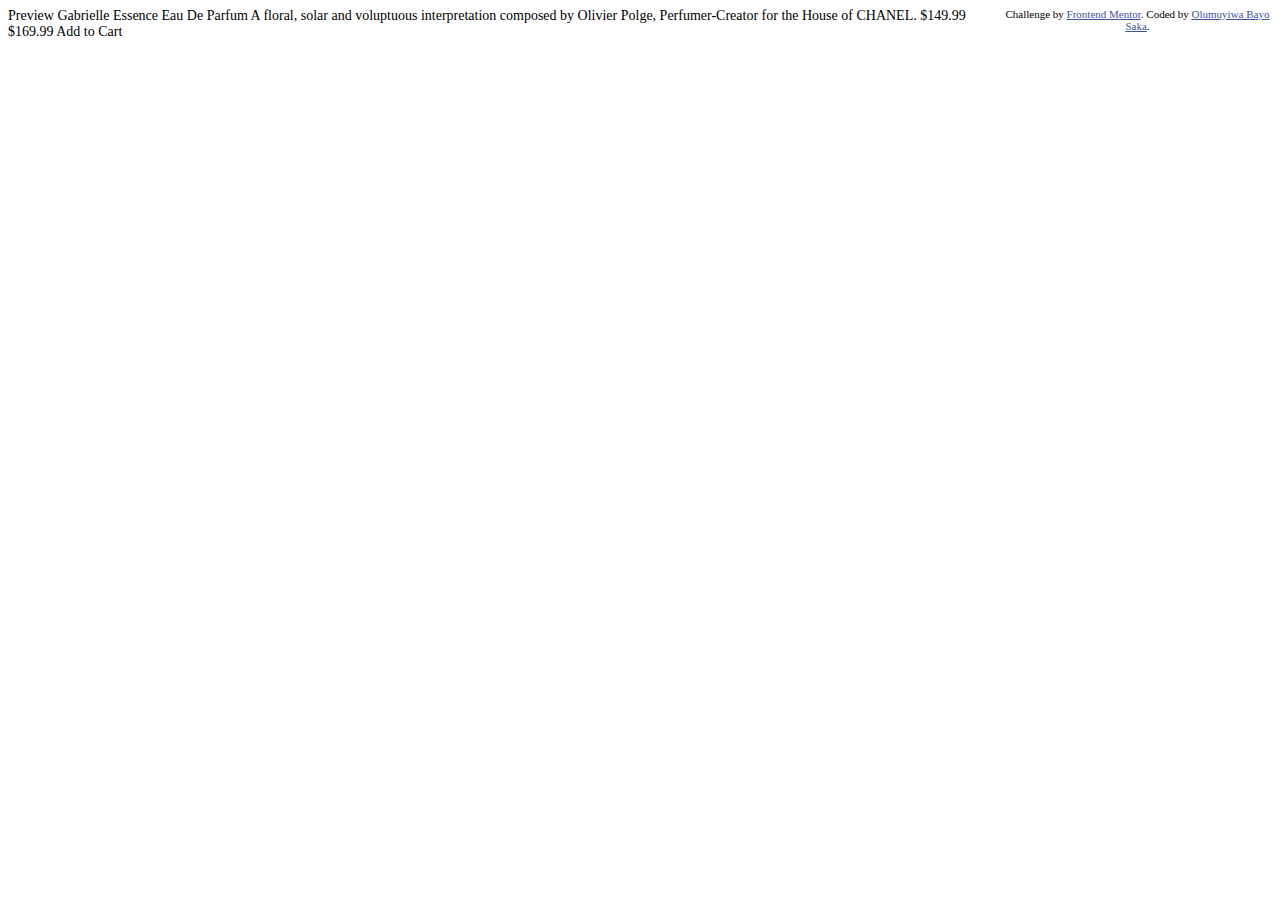
==== FrontEndMasters/product-preview-card-component-main/index.html @ 56986079 "FEM2 Product Review Card Initial commit" ====
<!DOCTYPE html>
<html lang="en">
  <head>
    <meta charset="UTF-8" />
    <meta name="viewport" content="width=device-width, initial-scale=1.0" />
    <!-- displays site properly based on user's device -->

    <link
      rel="icon"
      type="image/png"
      sizes="32x32"
      href="./images/favicon-32x32.png"
    />

    <title>Frontend Mentor | Product preview card component</title>

    <style>
      :root {
        --color-darkcyan: hsl(158, 36%, 37%);
        --color-cream: hsl(30, 38%, 92%);
        --color-verydarkblue: hsl(212, 21%, 14%);
        --color-darkgrayishblue: hsl(228, 12%, 48%);
        --color-white: hsl(0, 0%, 100%);
      }
      body {
        display: flex;
        justify-content: center;
        font-size: 14px;
      }

      .attribution {
        font-size: 11px;
        text-align: center;
      }
      .attribution a {
        color: hsl(228, 45%, 44%);
      }
    </style>
  </head>
  <body>
    Preview Gabrielle Essence Eau De Parfum A floral, solar and voluptuous
    interpretation composed by Olivier Polge, Perfumer-Creator for the House of
    CHANEL. $149.99 $169.99 Add to Cart

    <div class="attribution">
      Challenge by
      <a href="https://www.frontendmentor.io?ref=challenge" target="_blank"
        >Frontend Mentor</a
      >. Coded by <a href="#">Olumuyiwa Bayo Saka</a>.
    </div>
  </body>
</html>
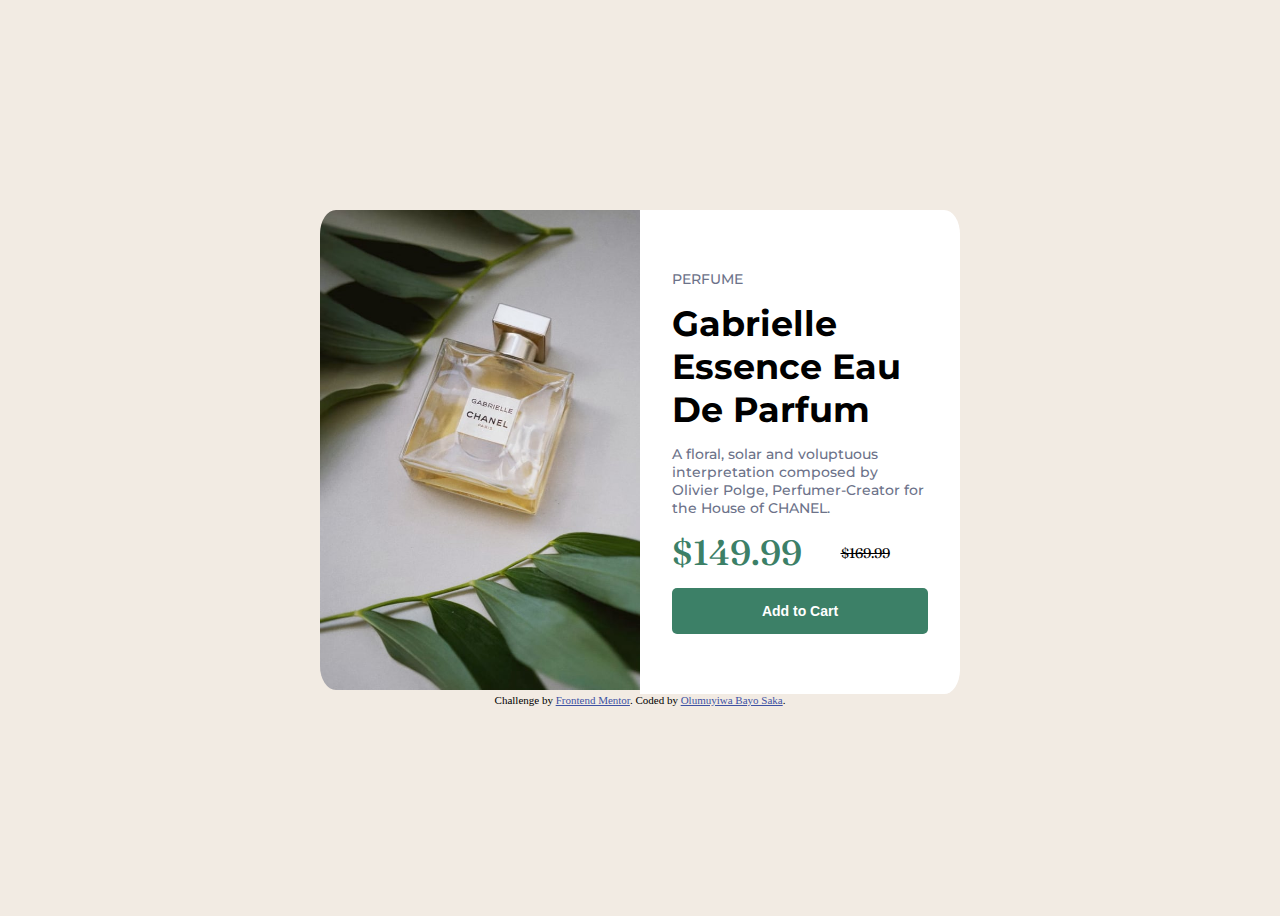
==== commit 3a47961e: "FEM2 Desktop version near complete." ====
--- a/FrontEndMasters/product-preview-card-component-main/index.html
+++ b/FrontEndMasters/product-preview-card-component-main/index.html
@@ -11,10 +11,21 @@
       sizes="32x32"
       href="./images/favicon-32x32.png"
     />
-
+    <link rel="preconnect" href="https://fonts.googleapis.com" />
+    <link rel="preconnect" href="https://fonts.gstatic.com" crossorigin />
+    <link
+      href="https://fonts.googleapis.com/css2?family=Montserrat:wght@500;700&display=swap"
+      rel="stylesheet"
+    />
+    <link
+      href="https://fonts.googleapis.com/css2?family=Fraunces:wght@700&display=swap"
+      rel="stylesheet"
+    />
     <title>Frontend Mentor | Product preview card component</title>
 
     <style>
+      @import url("https://fonts.googleapis.com/css2?family=Montserrat:wght@500;700&display=swap");
+      @import url("https://fonts.googleapis.com/css2?family=Fraunces:wght@700&display=swap");
       :root {
         --color-darkcyan: hsl(158, 36%, 37%);
         --color-cream: hsl(30, 38%, 92%);
@@ -24,8 +35,12 @@
       }
       body {
         display: flex;
+        flex-direction: column;
         justify-content: center;
+        align-items: center;
         font-size: 14px;
+        background-color: var(--color-cream);
+        height: 100vh;
       }
 
       .attribution {
@@ -35,12 +50,125 @@
       .attribution a {
         color: hsl(228, 45%, 44%);
       }
+      .box {
+        display: flex;
+        flex-direction: row;
+        width: 50vw;
+        border-radius: 5%;
+      }
+      .imagepane {
+        width: 50%;
+      }
+      .imagepane img {
+        max-width: 100%;
+        height: auto;
+        border-top-left-radius: 5%;
+        border-bottom-left-radius: 5%;
+      }
+      .rightbox {
+        width: 50%;
+        border-top-right-radius: 5%;
+        border-bottom-right-radius: 5%;
+        display: flex;
+        flex-direction: column;
+        justify-content: center;
+        align-items: center;
+        background-color: var(--color-white);
+      }
+      .salesgrid {
+        display: grid;
+        grid-template-columns: 1fr 1fr;
+        grid-template-rows: 1fr;
+        grid-template-areas:
+          "title title"
+          "product product"
+          "desc desc"
+          "nprice oprice"
+          "button button";
+        row-gap: 1em;
+        width: 80%;
+      }
+      .productname {
+        grid-area: product;
+        font-family: Montserrat, sans-serif;
+        font-weight: 700;
+        font-size: 2.5em;
+      }
+      .boxtitle {
+        grid-area: title;
+        font-family: Montserrat, sans-serif;
+        font-weight: 500;
+        color: var(--color-darkgrayishblue);
+      }
+      .productdesc {
+        grid-area: desc;
+        font-family: Montserrat, sans-serif;
+        font-weight: 500;
+        color: var(--color-darkgrayishblue);
+      }
+      .newprice {
+        grid-area: nprice;
+        font-family: Fraunces, sans-serif;
+        font-weight: 500;
+        color: var(--color-darkcyan);
+        font-size: 2.5em;
+      }
+      .oldprice {
+        grid-area: oprice;
+        justify-self: center;
+        align-self: center;
+        font-family: Fraunces, sans-serif;
+        font-size: 1em;
+        text-decoration: line-through;
+      }
+      .calltoactionbtn {
+        grid-area: button;
+        padding: 15px 10px 15px 10px;
+        border-radius: 5px;
+        border: none;
+        background-color: var(--color-darkcyan);
+        color: var(--color-white);
+        font-size: 1em;
+        font-weight: bold;
+      }
+
+      @media only screen and (max-width: 600px) {
+
+      }
     </style>
   </head>
   <body>
-    Preview Gabrielle Essence Eau De Parfum A floral, solar and voluptuous
-    interpretation composed by Olivier Polge, Perfumer-Creator for the House of
-    CHANEL. $149.99 $169.99 Add to Cart
+    <div class="box">
+      <div class="imagepane">
+        <picture>
+          <source
+            media="(max-width: 414px)"
+            srcset="images/image-product-mobile.jpg"
+          />
+          <source
+            media="(min-width: 415px)"
+            srcset="images/image-product-desktop.jpg"
+          />
+          <img
+            src="images/image-product-desktop.jpg"
+            alt="Image of Gabrielle Essence Eau De Parfum Bottle"
+          />
+        </picture>
+      </div>
+      <div class="rightbox">
+        <div class="salesgrid">
+          <span class="boxtitle">PERFUME</span>
+          <span class="productname">Gabrielle Essence Eau De Parfum</span>
+          <span class="productdesc"
+            >A floral, solar and voluptuous interpretation composed by Olivier
+            Polge, Perfumer-Creator for the House of CHANEL.</span
+          >
+          <span class="newprice">$149.99</span>
+          <span class="oldprice">$169.99</span>
+          <button class="calltoactionbtn">Add to Cart</button>
+        </div>
+      </div>
+    </div>
 
     <div class="attribution">
       Challenge by
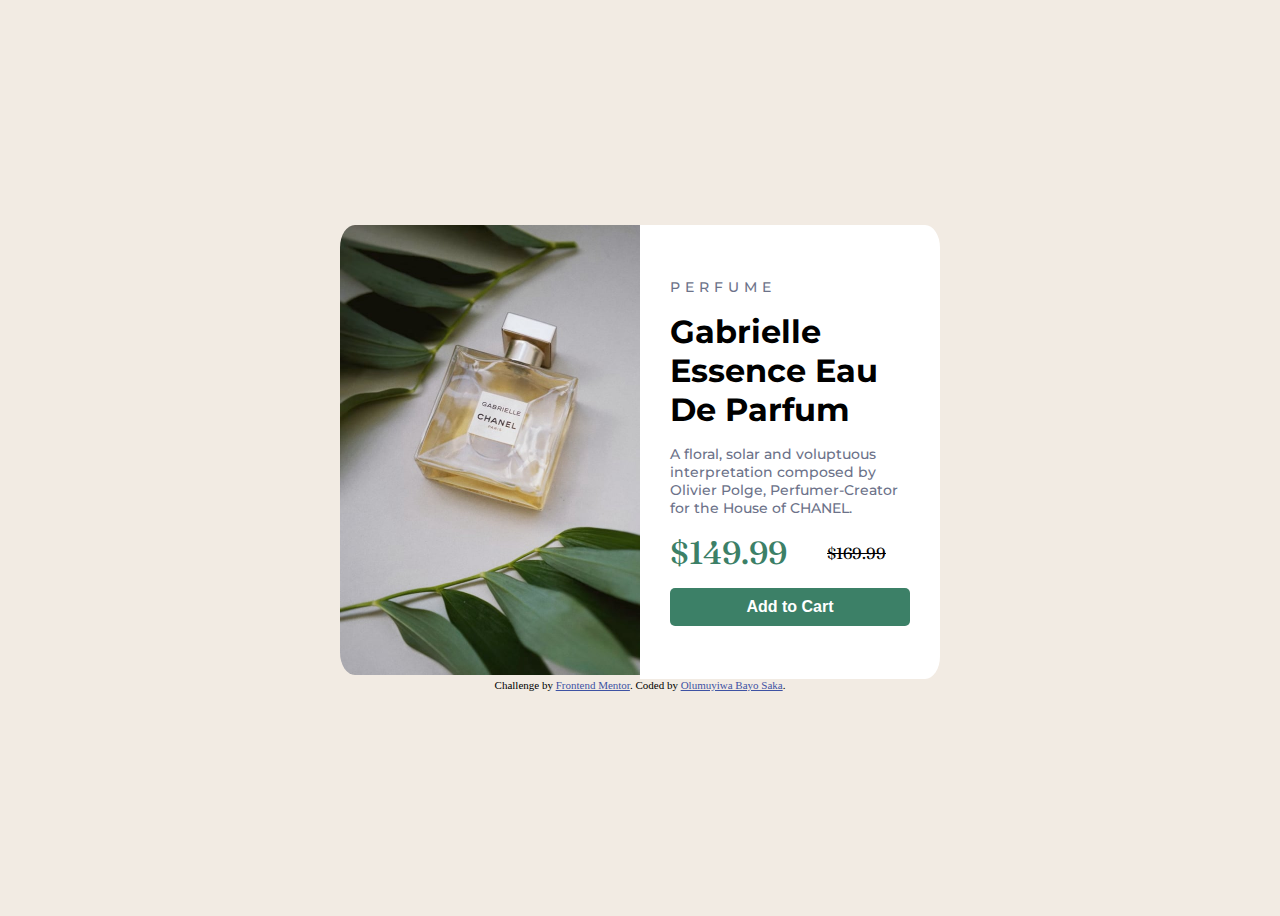
==== commit ce6c1cb4: "FEM2 Mostly complete." ====
--- a/FrontEndMasters/product-preview-card-component-main/index.html
+++ b/FrontEndMasters/product-preview-card-component-main/index.html
@@ -1,180 +1,219 @@
 <!DOCTYPE html>
 <html lang="en">
-  <head>
-    <meta charset="UTF-8" />
-    <meta name="viewport" content="width=device-width, initial-scale=1.0" />
-    <!-- displays site properly based on user's device -->
-
-    <link
-      rel="icon"
-      type="image/png"
-      sizes="32x32"
-      href="./images/favicon-32x32.png"
-    />
-    <link rel="preconnect" href="https://fonts.googleapis.com" />
-    <link rel="preconnect" href="https://fonts.gstatic.com" crossorigin />
-    <link
-      href="https://fonts.googleapis.com/css2?family=Montserrat:wght@500;700&display=swap"
-      rel="stylesheet"
-    />
-    <link
-      href="https://fonts.googleapis.com/css2?family=Fraunces:wght@700&display=swap"
-      rel="stylesheet"
-    />
-    <title>Frontend Mentor | Product preview card component</title>
-
-    <style>
-      @import url("https://fonts.googleapis.com/css2?family=Montserrat:wght@500;700&display=swap");
-      @import url("https://fonts.googleapis.com/css2?family=Fraunces:wght@700&display=swap");
-      :root {
-        --color-darkcyan: hsl(158, 36%, 37%);
-        --color-cream: hsl(30, 38%, 92%);
-        --color-verydarkblue: hsl(212, 21%, 14%);
-        --color-darkgrayishblue: hsl(228, 12%, 48%);
-        --color-white: hsl(0, 0%, 100%);
-      }
+
+<head>
+  <meta charset="UTF-8" />
+  <meta name="viewport" content="width=device-width, initial-scale=1.0" />
+  <!-- displays site properly based on user's device -->
+
+  <link rel="icon" type="image/png" sizes="32x32" href="./images/favicon-32x32.png" />
+  <link rel="preconnect" href="https://fonts.googleapis.com" />
+  <link rel="preconnect" href="https://fonts.gstatic.com" crossorigin />
+  <link href="https://fonts.googleapis.com/css2?family=Montserrat:wght@500;700&display=swap" rel="stylesheet" />
+  <link href="https://fonts.googleapis.com/css2?family=Fraunces:wght@700&display=swap" rel="stylesheet" />
+  <title>Frontend Mentor | Product preview card component</title>
+
+  <style>
+    @import url("https://fonts.googleapis.com/css2?family=Montserrat:wght@500;700&display=swap");
+    @import url("https://fonts.googleapis.com/css2?family=Fraunces:wght@700&display=swap");
+
+    :root {
+      --col-darkcyan: hsl(158, 36%, 37%);
+      --col-cream: hsl(30, 38%, 92%);
+      --col-verydarkblue: hsl(212, 21%, 14%);
+      --col-darkgrayishblue: hsl(228, 12%, 48%);
+      --col-white: hsl(0, 0%, 100%);
+
+      --ft-mont: Montserrat, sans-serif;
+    }
+
+    body {
+      display: flex;
+      flex-direction: column;
+      place-content: center;
+      align-items: center;
+      font-size: 14px;
+      background-color: var(--col-cream);
+      height: 100vh;
+    }
+
+    .attribution {
+      font-size: 11px;
+      text-align: center;
+    }
+
+    .attribution a {
+      color: hsl(228, 45%, 44%);
+    }
+
+    .box {
+      display: grid;
+      grid-template-columns: 1fr 1fr;
+      max-width: 600px;
+      border-radius: 5%;
+    }
+
+    .imagepane {
+      width: 50%;
+      min-width: 300px;
+    }
+
+    .imagepane img {
+      max-width: 100%;
+      height: auto;
+      min-height: 50vh;
+      border-top-left-radius: 5%;
+      border-bottom-left-radius: 5%;
+    }
+
+    .rightbox {
+      min-width: 300px;
+      border-top-right-radius: 5%;
+      border-bottom-right-radius: 5%;
+      display: flex;
+      flex-direction: column;
+      justify-content: center;
+      align-items: center;
+      background-color: var(--col-white);
+    }
+
+    .salesgrid {
+      display: grid;
+      grid-template-columns: 1fr 1fr;
+      grid-template-rows: 1fr;
+      grid-template-areas:
+        "title title"
+        "product product"
+        "desc desc"
+        "nprice oprice"
+        "button button";
+      gap: 1rem;
+      width: 80%;
+    }
+
+    .productname {
+      grid-area: product;
+      font-family: var(--ft-mont);
+      font-weight: 700;
+      font-size: 2rem;
+    }
+
+    .boxtitle {
+      grid-area: title;
+      font-family: var(--ft-mont);
+      font-weight: 500;
+      color: var(--col-darkgrayishblue);
+      text-transform: uppercase;
+      letter-spacing: 5px;
+    }
+
+    .productdesc {
+      grid-area: desc;
+      font-family: var(--ft-mont);
+      font-weight: 500;
+      color: var(--col-darkgrayishblue);
+    }
+
+    .newprice {
+      grid-area: nprice;
+      font-family: Fraunces, sans-serif;
+      font-weight: 500;
+      color: var(--col-darkcyan);
+      font-size: 2rem;
+    }
+
+    .oldprice {
+      grid-area: oprice;
+      justify-self: center;
+      align-self: center;
+      font-family: Fraunces, sans-serif;
+      font-size: 1rem;
+      text-decoration: line-through;
+    }
+
+    .calltoactionbtn {
+      grid-area: button;
+      padding: 10px 15px;
+      border-radius: 5px;
+      border: none;
+      background-color: var(--col-darkcyan);
+      color: var(--col-white);
+      font-size: 1rem;
+      font-weight: bold;
+    }
+
+    @media only screen and (max-width: 600px) {
       body {
         display: flex;
         flex-direction: column;
-        justify-content: center;
-        align-items: center;
-        font-size: 14px;
-        background-color: var(--color-cream);
-        height: 100vh;
-      }
-
-      .attribution {
-        font-size: 11px;
-        text-align: center;
-      }
-      .attribution a {
-        color: hsl(228, 45%, 44%);
-      }
+        justify-items: center;
+        margin: 1rem;
+      }
+
       .box {
         display: flex;
-        flex-direction: row;
-        width: 50vw;
-        border-radius: 5%;
-      }
+        width: none;
+        flex-direction: column;
+        border-top-left-radius: 5%;
+        border-top-right-radius: 5%;
+        border-bottom-left-radius: 0%;
+        border-bottom-right-radius: 0%;
+      }
+
       .imagepane {
-        width: 50%;
-      }
+        width: 100%;
+        min-width: 325px;
+        height: auto;
+      }
+
       .imagepane img {
-        max-width: 100%;
-        height: auto;
-        border-top-left-radius: 5%;
+        display: block;
+        width: 100%;
+        min-height: 0;
+        border-top-right-radius: 5%;
+        border-bottom-left-radius: 0%;
+        border-bottom-right-radius: 0%;
+      }
+
+      .rightbox {
+        border-top-right-radius: 0%;
         border-bottom-left-radius: 5%;
-      }
-      .rightbox {
-        width: 50%;
-        border-top-right-radius: 5%;
         border-bottom-right-radius: 5%;
-        display: flex;
-        flex-direction: column;
-        justify-content: center;
-        align-items: center;
-        background-color: var(--color-white);
-      }
-      .salesgrid {
-        display: grid;
-        grid-template-columns: 1fr 1fr;
-        grid-template-rows: 1fr;
-        grid-template-areas:
-          "title title"
-          "product product"
-          "desc desc"
-          "nprice oprice"
-          "button button";
-        row-gap: 1em;
-        width: 80%;
-      }
-      .productname {
-        grid-area: product;
-        font-family: Montserrat, sans-serif;
-        font-weight: 700;
-        font-size: 2.5em;
-      }
-      .boxtitle {
-        grid-area: title;
-        font-family: Montserrat, sans-serif;
-        font-weight: 500;
-        color: var(--color-darkgrayishblue);
-      }
-      .productdesc {
-        grid-area: desc;
-        font-family: Montserrat, sans-serif;
-        font-weight: 500;
-        color: var(--color-darkgrayishblue);
-      }
-      .newprice {
-        grid-area: nprice;
-        font-family: Fraunces, sans-serif;
-        font-weight: 500;
-        color: var(--color-darkcyan);
-        font-size: 2.5em;
-      }
-      .oldprice {
-        grid-area: oprice;
-        justify-self: center;
-        align-self: center;
-        font-family: Fraunces, sans-serif;
-        font-size: 1em;
-        text-decoration: line-through;
-      }
-      .calltoactionbtn {
-        grid-area: button;
-        padding: 15px 10px 15px 10px;
-        border-radius: 5px;
-        border: none;
-        background-color: var(--color-darkcyan);
-        color: var(--color-white);
-        font-size: 1em;
-        font-weight: bold;
-      }
-
-      @media only screen and (max-width: 600px) {
-
-      }
-    </style>
-  </head>
-  <body>
-    <div class="box">
-      <div class="imagepane">
-        <picture>
-          <source
-            media="(max-width: 414px)"
-            srcset="images/image-product-mobile.jpg"
-          />
-          <source
-            media="(min-width: 415px)"
-            srcset="images/image-product-desktop.jpg"
-          />
-          <img
-            src="images/image-product-desktop.jpg"
-            alt="Image of Gabrielle Essence Eau De Parfum Bottle"
-          />
-        </picture>
-      </div>
-      <div class="rightbox">
-        <div class="salesgrid">
-          <span class="boxtitle">PERFUME</span>
-          <span class="productname">Gabrielle Essence Eau De Parfum</span>
-          <span class="productdesc"
-            >A floral, solar and voluptuous interpretation composed by Olivier
-            Polge, Perfumer-Creator for the House of CHANEL.</span
-          >
-          <span class="newprice">$149.99</span>
-          <span class="oldprice">$169.99</span>
-          <button class="calltoactionbtn">Add to Cart</button>
-        </div>
+        padding: 1em;
+      }
+
+      .calltoactionbtn {}
+    }
+  </style>
+</head>
+
+<body>
+  <div class="box">
+    <div class="imagepane">
+      <picture>
+        <source media="(max-width: 600px)" srcset="images/image-product-mobile.jpg" />
+        <source srcset="images/image-product-desktop.jpg" />
+        <img src="images/image-product-desktop.jpg" alt="Image of Gabrielle Essence Eau De Parfum Bottle" />
+      </picture>
+    </div>
+    <div class="rightbox">
+      <div class="salesgrid">
+        <span class="boxtitle">Perfume</span>
+        <span class="productname">Gabrielle Essence Eau De Parfum</span>
+        <span class="productdesc">A floral, solar and voluptuous interpretation composed by Olivier
+          Polge, Perfumer-Creator for the House of CHANEL.</span>
+        <span class="newprice">$149.99</span>
+        <span class="oldprice">$169.99</span>
+        <button class="calltoactionbtn">Add to Cart</button>
       </div>
     </div>
-
-    <div class="attribution">
-      Challenge by
-      <a href="https://www.frontendmentor.io?ref=challenge" target="_blank"
-        >Frontend Mentor</a
-      >. Coded by <a href="#">Olumuyiwa Bayo Saka</a>.
-    </div>
-  </body>
-</html>
+  </div>
+
+  <div class="attribution">
+    Challenge by
+    <a href="https://www.frontendmentor.io?ref=challenge" target="_blank">Frontend Mentor</a>. Coded by <a
+      href="#">Olumuyiwa Bayo Saka</a>.
+  </div>
+</body>
+
+</html>